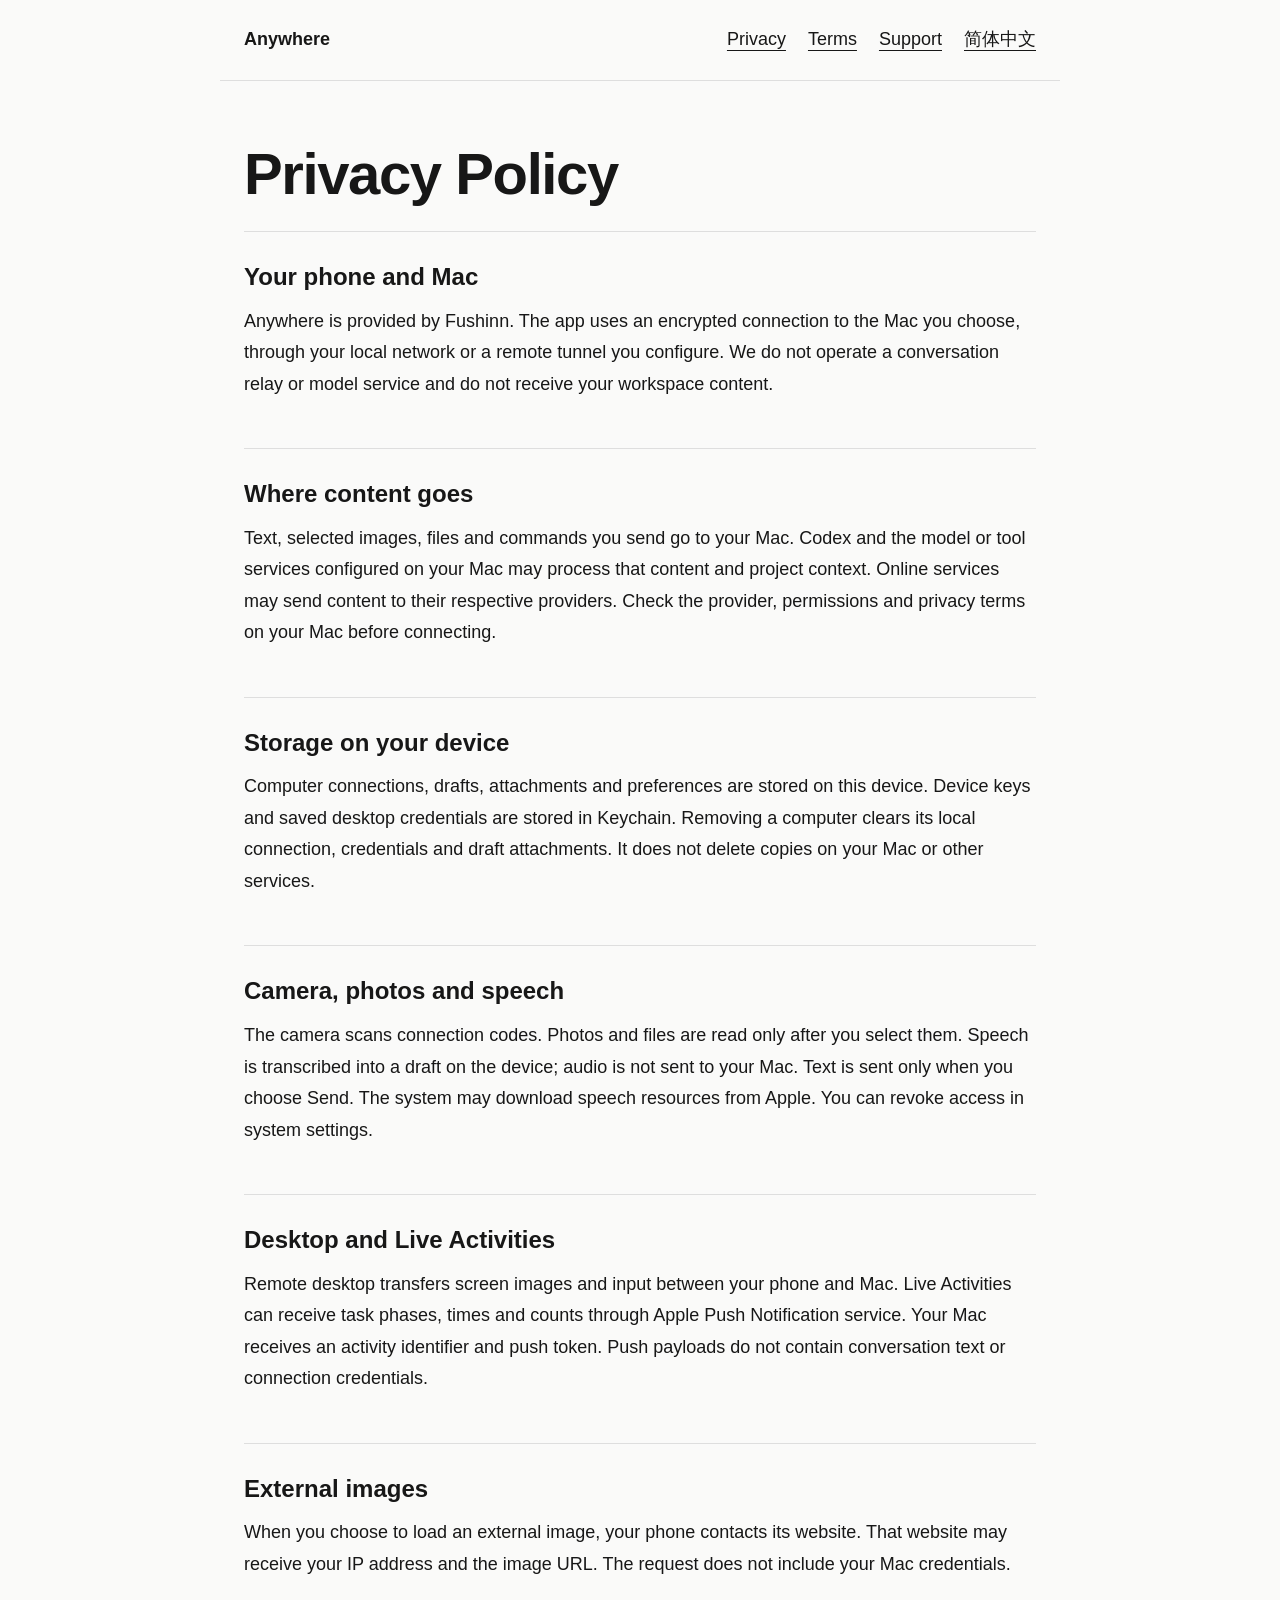
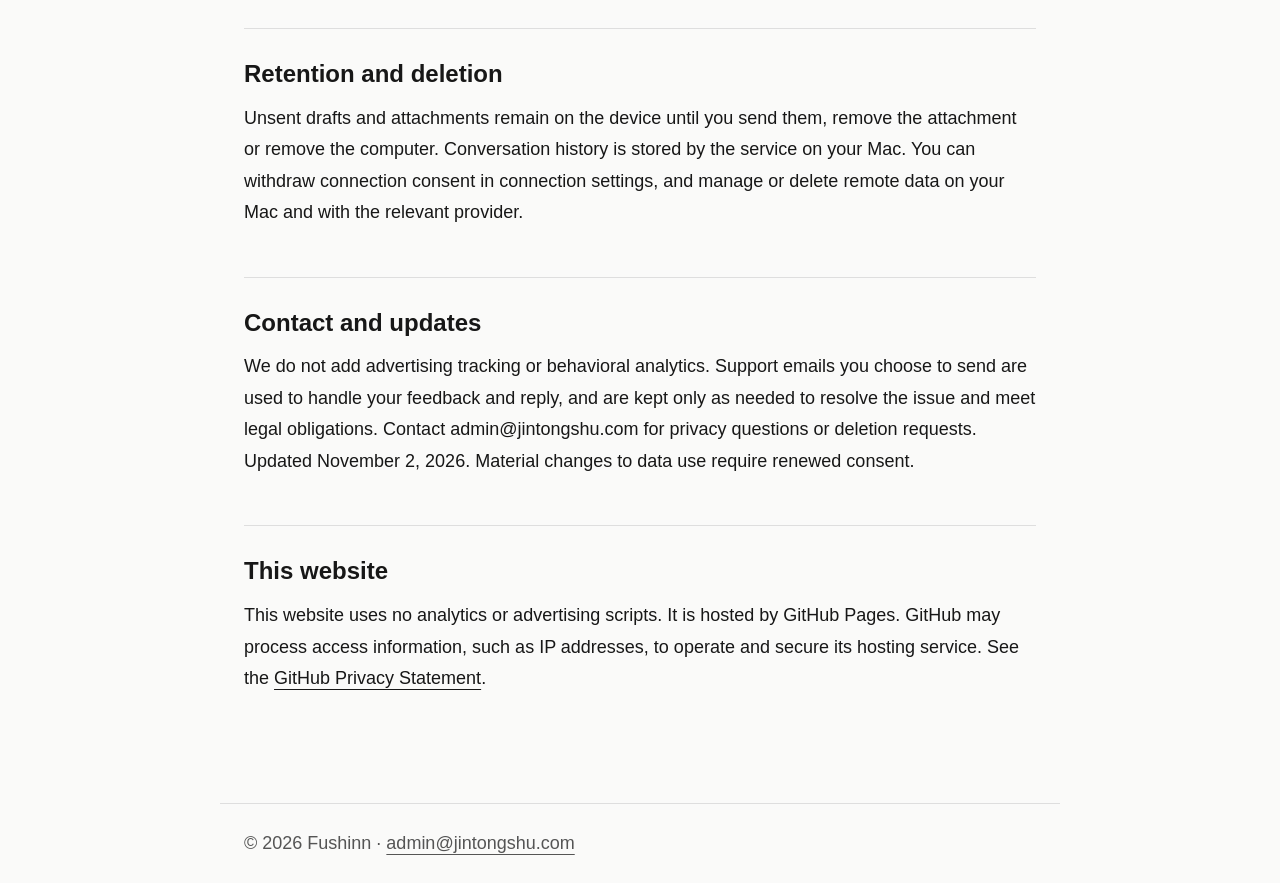
==== privacy-en.html @ 37e11890 "Publish Anywhere privacy, terms and support pages" ====
<!doctype html>
<html lang="en"><head><meta charset="utf-8"><meta name="viewport" content="width=device-width,initial-scale=1"><meta name="color-scheme" content="light dark"><meta name="referrer" content="no-referrer"><title>Privacy Policy · Anywhere</title><link rel="stylesheet" href="style.css"></head>
<body><header><a href="index-en.html">Anywhere</a><nav aria-label="Navigation"><a href="privacy-en.html">Privacy</a><a href="terms-en.html">Terms</a><a href="support-en.html">Support</a><a href="privacy.html" lang="zh-Hans">简体中文</a></nav></header><main><h1>Privacy Policy</h1><section><h2>Your phone and Mac</h2><p>Anywhere is provided by Fushinn. The app uses an encrypted connection to the Mac you choose, through your local network or a remote tunnel you configure. We do not operate a conversation relay or model service and do not receive your workspace content.</p></section><section><h2>Where content goes</h2><p>Text, selected images, files and commands you send go to your Mac. Codex and the model or tool services configured on your Mac may process that content and project context. Online services may send content to their respective providers. Check the provider, permissions and privacy terms on your Mac before connecting.</p></section><section><h2>Storage on your device</h2><p>Computer connections, drafts, attachments and preferences are stored on this device. Device keys and saved desktop credentials are stored in Keychain. Removing a computer clears its local connection, credentials and draft attachments. It does not delete copies on your Mac or other services.</p></section><section><h2>Camera, photos and speech</h2><p>The camera scans connection codes. Photos and files are read only after you select them. Speech is transcribed into a draft on the device; audio is not sent to your Mac. Text is sent only when you choose Send. The system may download speech resources from Apple. You can revoke access in system settings.</p></section><section><h2>Desktop and Live Activities</h2><p>Remote desktop transfers screen images and input between your phone and Mac. Live Activities can receive task phases, times and counts through Apple Push Notification service. Your Mac receives an activity identifier and push token. Push payloads do not contain conversation text or connection credentials.</p></section><section><h2>External images</h2><p>When you choose to load an external image, your phone contacts its website. That website may receive your IP address and the image URL. The request does not include your Mac credentials.</p></section><section><h2>Retention and deletion</h2><p>Unsent drafts and attachments remain on the device until you send them, remove the attachment or remove the computer. Conversation history is stored by the service on your Mac. You can withdraw connection consent in connection settings, and manage or delete remote data on your Mac and with the relevant provider.</p></section><section><h2>Contact and updates</h2><p>We do not add advertising tracking or behavioral analytics. Support emails you choose to send are used to handle your feedback and reply, and are kept only as needed to resolve the issue and meet legal obligations. Contact admin@jintongshu.com for privacy questions or deletion requests. Updated November 2, 2026. Material changes to data use require renewed consent.</p></section><section><h2>This website</h2><p>This website uses no analytics or advertising scripts. It is hosted by GitHub Pages. GitHub may process access information, such as IP addresses, to operate and secure its hosting service. See the <a href="https://docs.github.com/en/site-policy/privacy-policies/github-general-privacy-statement">GitHub Privacy Statement</a>.</p></section></main><footer><p>© 2026 Fushinn · <a href="mailto:admin@jintongshu.com">admin@jintongshu.com</a></p></footer></body></html>
---- style.css ----
:root{color-scheme:light dark;--bg:#fafaf9;--fg:#171717;--muted:#555;--card:#fff;--line:#dedede}*{box-sizing:border-box}body{margin:0;background:var(--bg);color:var(--fg);font:18px/1.75 -apple-system,BlinkMacSystemFont,'Segoe UI',sans-serif}a{color:inherit;text-underline-offset:5px}a:focus-visible{outline:3px solid #2878ec;outline-offset:5px}header,main,footer{max-width:840px;margin:auto;padding:24px}header{display:flex;gap:24px;align-items:center;justify-content:space-between;border-bottom:1px solid var(--line)}header>a{font-weight:700;text-decoration:none}nav{display:flex;gap:22px;flex-wrap:wrap}h1{font-size:clamp(36px,6vw,58px);line-height:1.15;letter-spacing:-1.4px;margin:36px 0 24px}h2{font-size:24px;line-height:1.4;margin:0 0 12px}p{margin:0 0 20px;overflow-wrap:anywhere}section{padding:28px 0;border-top:1px solid var(--line)}.lead{font-size:24px;line-height:1.6;color:var(--muted)}.button{display:inline-block;padding:12px 22px;border-radius:16px;background:var(--fg);color:var(--bg);text-decoration:none;font-weight:600;margin:8px 12px 8px 0}.grid{display:grid;grid-template-columns:repeat(2,1fr);gap:18px;margin:36px 0}.card{border:1px solid var(--line);border-radius:24px;padding:24px;background:var(--card);text-decoration:none}.card strong{display:block;font-size:24px;margin-bottom:8px}footer{border-top:1px solid var(--line);margin-top:36px}footer p{margin:0;color:var(--muted)}@media(prefers-color-scheme:dark){:root{--bg:#101010;--fg:#f5f5f5;--muted:#b8b8b8;--card:#1b1b1b;--line:#363636}}@media(max-width:560px){header{align-items:flex-start;flex-direction:column;gap:12px}.grid{grid-template-columns:1fr}header,main,footer{padding:20px}nav{gap:18px}h1{margin-top:24px}}
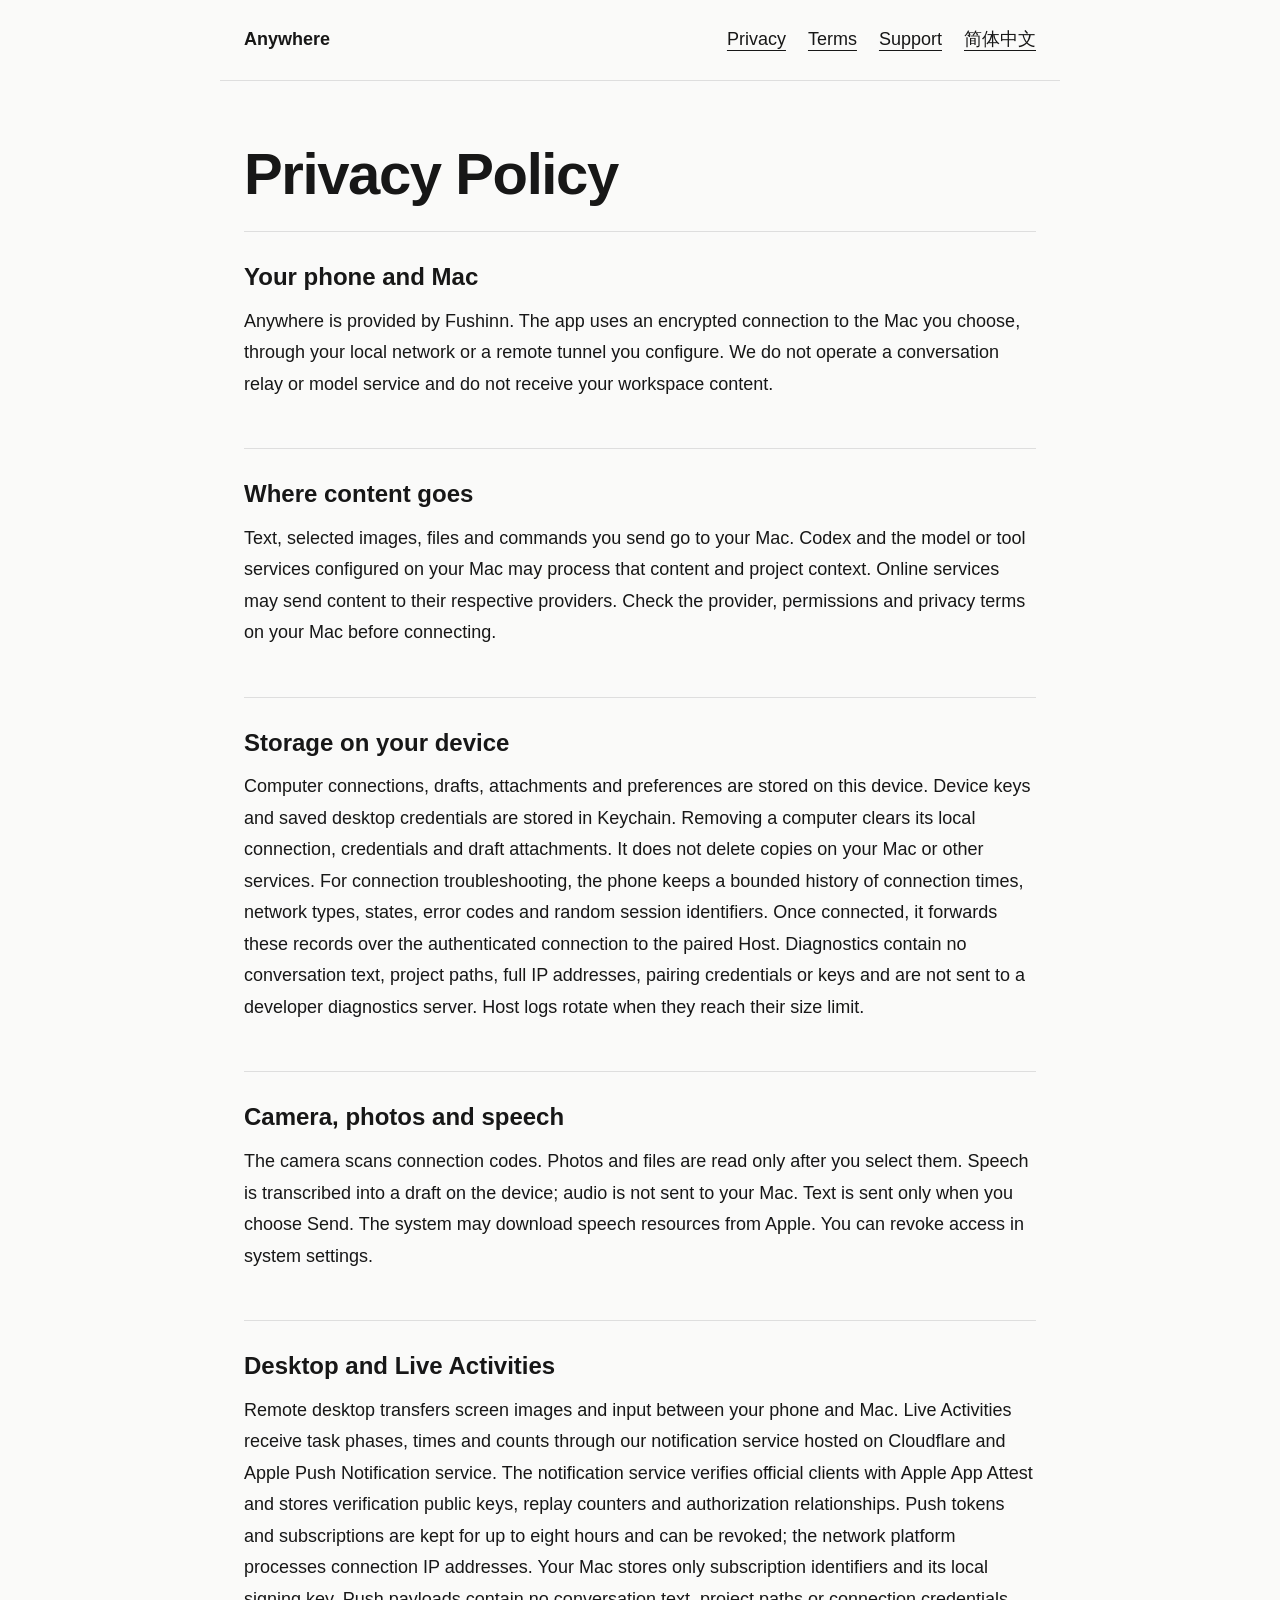
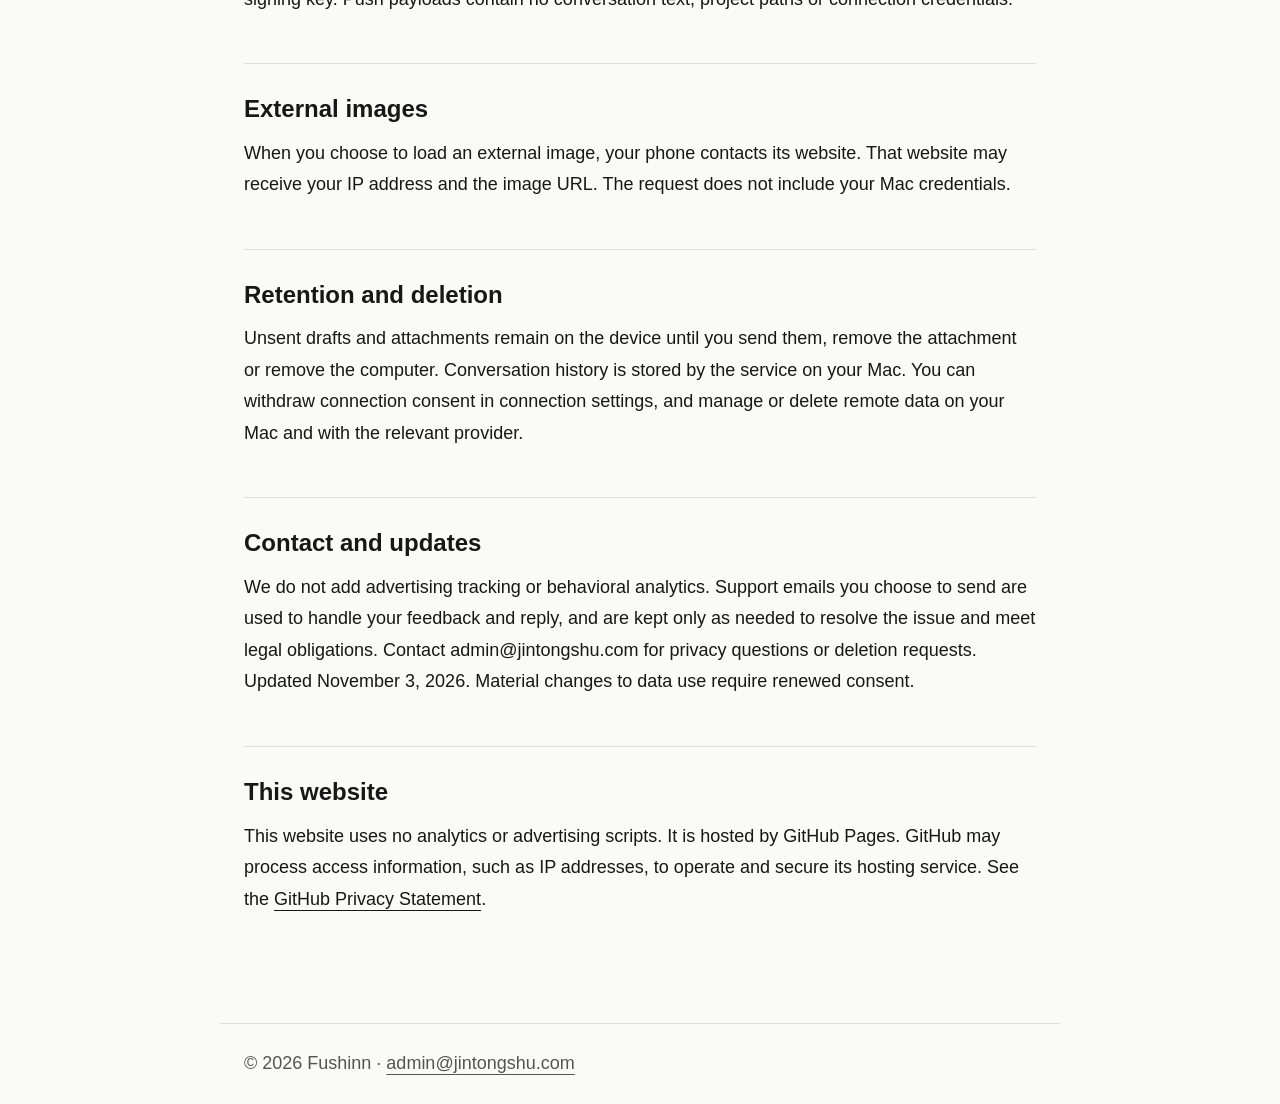
==== commit 6d99899d: "Document connection diagnostics and current push data handling" ====
--- a/privacy-en.html
+++ b/privacy-en.html
@@ -1,3 +1,3 @@
 <!doctype html>
 <html lang="en"><head><meta charset="utf-8"><meta name="viewport" content="width=device-width,initial-scale=1"><meta name="color-scheme" content="light dark"><meta name="referrer" content="no-referrer"><title>Privacy Policy · Anywhere</title><link rel="stylesheet" href="style.css"></head>
-<body><header><a href="index-en.html">Anywhere</a><nav aria-label="Navigation"><a href="privacy-en.html">Privacy</a><a href="terms-en.html">Terms</a><a href="support-en.html">Support</a><a href="privacy.html" lang="zh-Hans">简体中文</a></nav></header><main><h1>Privacy Policy</h1><section><h2>Your phone and Mac</h2><p>Anywhere is provided by Fushinn. The app uses an encrypted connection to the Mac you choose, through your local network or a remote tunnel you configure. We do not operate a conversation relay or model service and do not receive your workspace content.</p></section><section><h2>Where content goes</h2><p>Text, selected images, files and commands you send go to your Mac. Codex and the model or tool services configured on your Mac may process that content and project context. Online services may send content to their respective providers. Check the provider, permissions and privacy terms on your Mac before connecting.</p></section><section><h2>Storage on your device</h2><p>Computer connections, drafts, attachments and preferences are stored on this device. Device keys and saved desktop credentials are stored in Keychain. Removing a computer clears its local connection, credentials and draft attachments. It does not delete copies on your Mac or other services.</p></section><section><h2>Camera, photos and speech</h2><p>The camera scans connection codes. Photos and files are read only after you select them. Speech is transcribed into a draft on the device; audio is not sent to your Mac. Text is sent only when you choose Send. The system may download speech resources from Apple. You can revoke access in system settings.</p></section><section><h2>Desktop and Live Activities</h2><p>Remote desktop transfers screen images and input between your phone and Mac. Live Activities can receive task phases, times and counts through Apple Push Notification service. Your Mac receives an activity identifier and push token. Push payloads do not contain conversation text or connection credentials.</p></section><section><h2>External images</h2><p>When you choose to load an external image, your phone contacts its website. That website may receive your IP address and the image URL. The request does not include your Mac credentials.</p></section><section><h2>Retention and deletion</h2><p>Unsent drafts and attachments remain on the device until you send them, remove the attachment or remove the computer. Conversation history is stored by the service on your Mac. You can withdraw connection consent in connection settings, and manage or delete remote data on your Mac and with the relevant provider.</p></section><section><h2>Contact and updates</h2><p>We do not add advertising tracking or behavioral analytics. Support emails you choose to send are used to handle your feedback and reply, and are kept only as needed to resolve the issue and meet legal obligations. Contact admin@jintongshu.com for privacy questions or deletion requests. Updated November 2, 2026. Material changes to data use require renewed consent.</p></section><section><h2>This website</h2><p>This website uses no analytics or advertising scripts. It is hosted by GitHub Pages. GitHub may process access information, such as IP addresses, to operate and secure its hosting service. See the <a href="https://docs.github.com/en/site-policy/privacy-policies/github-general-privacy-statement">GitHub Privacy Statement</a>.</p></section></main><footer><p>© 2026 Fushinn · <a href="mailto:admin@jintongshu.com">admin@jintongshu.com</a></p></footer></body></html>+<body><header><a href="index-en.html">Anywhere</a><nav aria-label="Navigation"><a href="privacy-en.html">Privacy</a><a href="terms-en.html">Terms</a><a href="support-en.html">Support</a><a href="privacy.html" lang="zh-Hans">简体中文</a></nav></header><main><h1>Privacy Policy</h1><section><h2>Your phone and Mac</h2><p>Anywhere is provided by Fushinn. The app uses an encrypted connection to the Mac you choose, through your local network or a remote tunnel you configure. We do not operate a conversation relay or model service and do not receive your workspace content.</p></section><section><h2>Where content goes</h2><p>Text, selected images, files and commands you send go to your Mac. Codex and the model or tool services configured on your Mac may process that content and project context. Online services may send content to their respective providers. Check the provider, permissions and privacy terms on your Mac before connecting.</p></section><section><h2>Storage on your device</h2><p>Computer connections, drafts, attachments and preferences are stored on this device. Device keys and saved desktop credentials are stored in Keychain. Removing a computer clears its local connection, credentials and draft attachments. It does not delete copies on your Mac or other services. For connection troubleshooting, the phone keeps a bounded history of connection times, network types, states, error codes and random session identifiers. Once connected, it forwards these records over the authenticated connection to the paired Host. Diagnostics contain no conversation text, project paths, full IP addresses, pairing credentials or keys and are not sent to a developer diagnostics server. Host logs rotate when they reach their size limit.</p></section><section><h2>Camera, photos and speech</h2><p>The camera scans connection codes. Photos and files are read only after you select them. Speech is transcribed into a draft on the device; audio is not sent to your Mac. Text is sent only when you choose Send. The system may download speech resources from Apple. You can revoke access in system settings.</p></section><section><h2>Desktop and Live Activities</h2><p>Remote desktop transfers screen images and input between your phone and Mac. Live Activities receive task phases, times and counts through our notification service hosted on Cloudflare and Apple Push Notification service. The notification service verifies official clients with Apple App Attest and stores verification public keys, replay counters and authorization relationships. Push tokens and subscriptions are kept for up to eight hours and can be revoked; the network platform processes connection IP addresses. Your Mac stores only subscription identifiers and its local signing key. Push payloads contain no conversation text, project paths or connection credentials.</p></section><section><h2>External images</h2><p>When you choose to load an external image, your phone contacts its website. That website may receive your IP address and the image URL. The request does not include your Mac credentials.</p></section><section><h2>Retention and deletion</h2><p>Unsent drafts and attachments remain on the device until you send them, remove the attachment or remove the computer. Conversation history is stored by the service on your Mac. You can withdraw connection consent in connection settings, and manage or delete remote data on your Mac and with the relevant provider.</p></section><section><h2>Contact and updates</h2><p>We do not add advertising tracking or behavioral analytics. Support emails you choose to send are used to handle your feedback and reply, and are kept only as needed to resolve the issue and meet legal obligations. Contact admin@jintongshu.com for privacy questions or deletion requests. Updated November 3, 2026. Material changes to data use require renewed consent.</p></section><section><h2>This website</h2><p>This website uses no analytics or advertising scripts. It is hosted by GitHub Pages. GitHub may process access information, such as IP addresses, to operate and secure its hosting service. See the <a href="https://docs.github.com/en/site-policy/privacy-policies/github-general-privacy-statement">GitHub Privacy Statement</a>.</p></section></main><footer><p>© 2026 Fushinn · <a href="mailto:admin@jintongshu.com">admin@jintongshu.com</a></p></footer></body></html>
